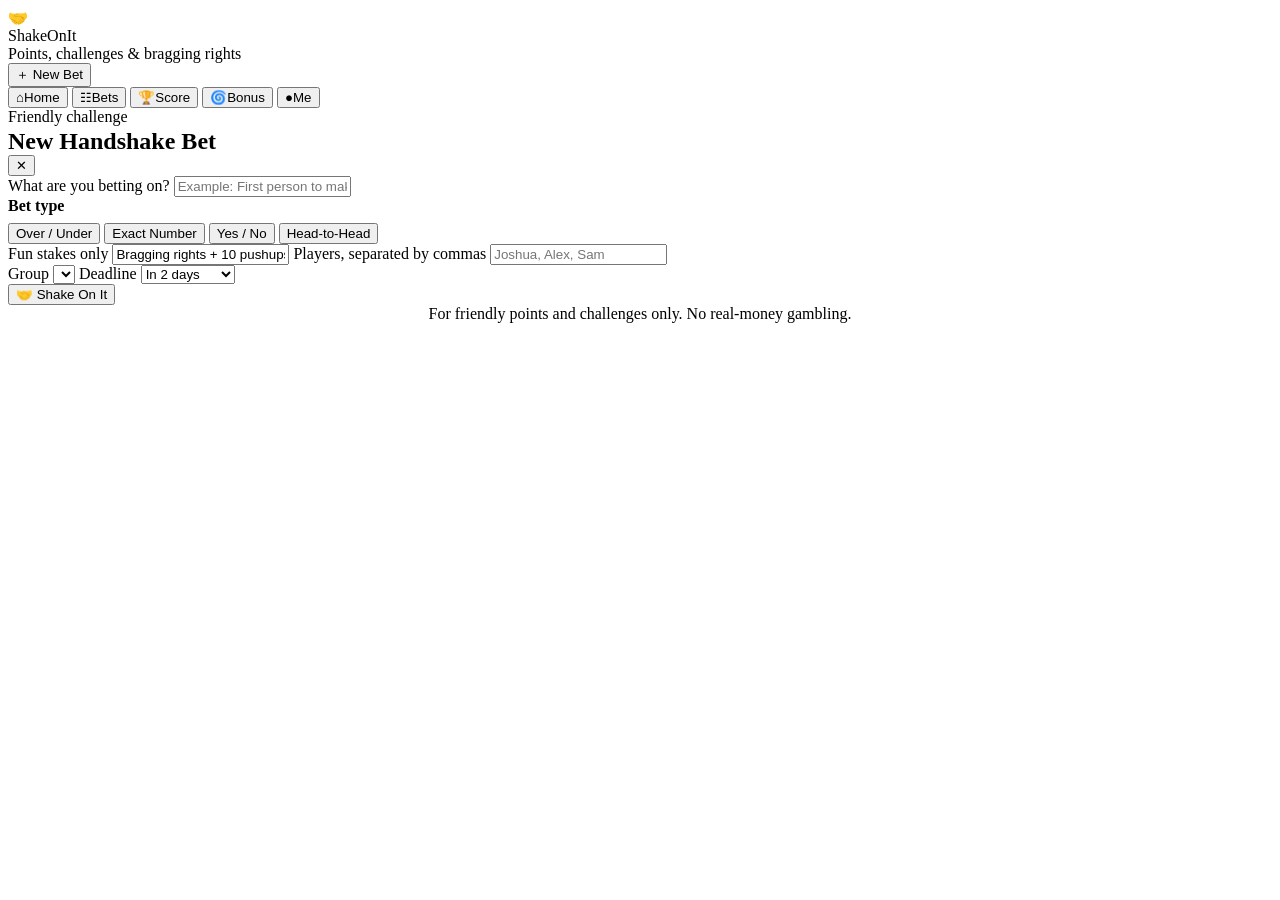
==== index.html @ 3eeab4e5 "Add upgraded ShakeOnIt app shell" ====
<!DOCTYPE html>
<html lang="en">
<head>
  <meta charset="UTF-8">
  <meta name="viewport" content="width=device-width, initial-scale=1, viewport-fit=cover">
  <meta name="theme-color" content="#09090b">
  <meta name="description" content="ShakeOnIt friendly bets with a multiplayer Dreidel bonus game.">
  <title>ShakeOnIt • Friendly Challenges</title>
  <link rel="stylesheet" href="styles.css">
</head>
<body>
  <div class="app" id="app">
    <header class="header">
      <div class="brand">
        <div class="brand-mark">🤝</div>
        <div>
          <div class="brand-title">ShakeOnIt</div>
          <div class="brand-subtitle">Points, challenges &amp; bragging rights</div>
        </div>
      </div>
      <button class="primary-btn" id="newBetHeader" onclick="openNewBet()">＋ New Bet</button>
    </header>

    <main>
      <section id="tab-home" class="tab-view"></section>
      <section id="tab-bets" class="tab-view hidden"></section>
      <section id="tab-score" class="tab-view hidden"></section>
      <section id="tab-bonus" class="tab-view hidden"></section>
      <section id="tab-me" class="tab-view hidden"></section>
    </main>

    <nav class="bottom-nav" aria-label="Main navigation">
      <button class="nav-btn active" data-tab="home" onclick="showTab('home')"><span class="nav-icon">⌂</span><span>Home</span></button>
      <button class="nav-btn" data-tab="bets" onclick="showTab('bets')"><span class="nav-icon">☷</span><span>Bets</span></button>
      <button class="nav-btn" data-tab="score" onclick="showTab('score')"><span class="nav-icon">🏆</span><span>Score</span></button>
      <button class="nav-btn" data-tab="bonus" onclick="showTab('bonus')"><span class="nav-icon">🌀</span><span>Bonus</span></button>
      <button class="nav-btn" data-tab="me" onclick="showTab('me')"><span class="nav-icon">●</span><span>Me</span></button>
    </nav>
  </div>

  <div id="newBetModal" class="modal hidden" onclick="backdropClose(event, 'newBetModal')">
    <div class="modal-sheet" role="dialog" aria-modal="true" aria-labelledby="newBetTitle">
      <div class="modal-head">
        <div><div class="eyebrow">Friendly challenge</div><h2 id="newBetTitle" style="margin:2px 0 0">New Handshake Bet</h2></div>
        <button class="icon-btn" onclick="closeModal('newBetModal')" aria-label="Close">✕</button>
      </div>
      <form class="modal-body form-grid" onsubmit="createBet(event)">
        <label>What are you betting on?
          <input id="betTitleInput" maxlength="100" placeholder="Example: First person to make 10 free throws" required>
        </label>

        <div>
          <div class="small" style="font-weight:800;margin-bottom:8px">Bet type</div>
          <div class="type-grid">
            <button type="button" class="type-btn active" data-type="overunder" onclick="selectBetType(this)">Over / Under</button>
            <button type="button" class="type-btn" data-type="exact" onclick="selectBetType(this)">Exact Number</button>
            <button type="button" class="type-btn" data-type="yesno" onclick="selectBetType(this)">Yes / No</button>
            <button type="button" class="type-btn" data-type="h2h" onclick="selectBetType(this)">Head-to-Head</button>
          </div>
        </div>

        <label>Fun stakes only
          <input id="betStakesInput" maxlength="80" value="Bragging rights + 10 pushups" placeholder="Bragging rights, chores, pushups...">
        </label>

        <label>Players, separated by commas
          <input id="betPlayersInput" maxlength="160" placeholder="Joshua, Alex, Sam">
        </label>

        <div class="two-col">
          <label>Group
            <select id="betGroupInput"></select>
          </label>
          <label>Deadline
            <select id="betDeadlineInput">
              <option>Today</option>
              <option>Tomorrow</option>
              <option selected>In 2 days</option>
              <option>This week</option>
              <option>No deadline</option>
            </select>
          </label>
        </div>

        <button class="primary-btn full" type="submit">🤝 Shake On It</button>
        <p class="muted small" style="text-align:center;margin:0">For friendly points and challenges only. No real-money gambling.</p>
      </form>
    </div>
  </div>

  <div id="detailModal" class="modal hidden" onclick="backdropClose(event, 'detailModal')">
    <div class="modal-sheet" id="detailSheet" role="dialog" aria-modal="true"></div>
  </div>

  <div id="toast" class="toast" role="status" aria-live="polite"></div>

  <script src="app.js"></script>
</body>
</html>
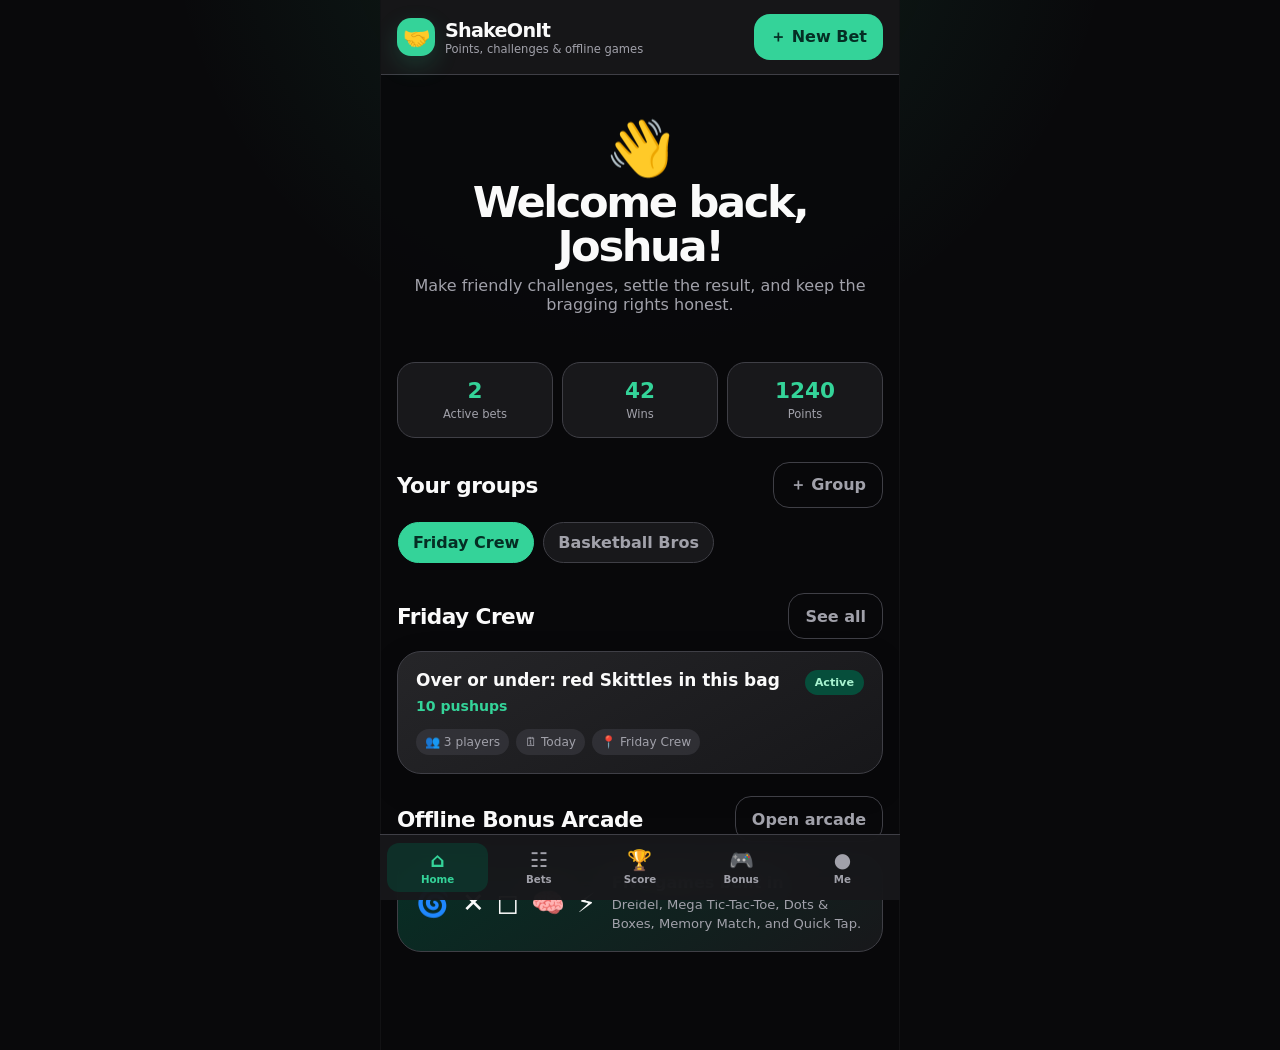
==== commit 7a423927: "Wire offline bonus arcade into app" ====
--- a/index.html
+++ b/index.html
@@ -4,9 +4,12 @@
   <meta charset="UTF-8">
   <meta name="viewport" content="width=device-width, initial-scale=1, viewport-fit=cover">
   <meta name="theme-color" content="#09090b">
-  <meta name="description" content="ShakeOnIt friendly bets with a multiplayer Dreidel bonus game.">
+  <meta name="description" content="ShakeOnIt friendly challenges with an offline bonus arcade: Dreidel, Mega Tic-Tac-Toe, Dots & Boxes, Memory Match, and Quick Tap.">
   <title>ShakeOnIt • Friendly Challenges</title>
+  <link rel="manifest" href="manifest.webmanifest">
+  <link rel="icon" href="icon.svg" type="image/svg+xml">
   <link rel="stylesheet" href="styles.css">
+  <link rel="stylesheet" href="bonus.css">
 </head>
 <body>
   <div class="app" id="app">
@@ -15,7 +18,7 @@
         <div class="brand-mark">🤝</div>
         <div>
           <div class="brand-title">ShakeOnIt</div>
-          <div class="brand-subtitle">Points, challenges &amp; bragging rights</div>
+          <div class="brand-subtitle">Points, challenges &amp; offline games</div>
         </div>
       </div>
       <button class="primary-btn" id="newBetHeader" onclick="openNewBet()">＋ New Bet</button>
@@ -33,7 +36,7 @@
       <button class="nav-btn active" data-tab="home" onclick="showTab('home')"><span class="nav-icon">⌂</span><span>Home</span></button>
       <button class="nav-btn" data-tab="bets" onclick="showTab('bets')"><span class="nav-icon">☷</span><span>Bets</span></button>
       <button class="nav-btn" data-tab="score" onclick="showTab('score')"><span class="nav-icon">🏆</span><span>Score</span></button>
-      <button class="nav-btn" data-tab="bonus" onclick="showTab('bonus')"><span class="nav-icon">🌀</span><span>Bonus</span></button>
+      <button class="nav-btn" data-tab="bonus" onclick="showTab('bonus')"><span class="nav-icon">🎮</span><span>Bonus</span></button>
       <button class="nav-btn" data-tab="me" onclick="showTab('me')"><span class="nav-icon">●</span><span>Me</span></button>
     </nav>
   </div>
@@ -44,6 +47,7 @@
         <div><div class="eyebrow">Friendly challenge</div><h2 id="newBetTitle" style="margin:2px 0 0">New Handshake Bet</h2></div>
         <button class="icon-btn" onclick="closeModal('newBetModal')" aria-label="Close">✕</button>
       </div>
+
       <form class="modal-body form-grid" onsubmit="createBet(event)">
         <label>What are you betting on?
           <input id="betTitleInput" maxlength="100" placeholder="Example: First person to make 10 free throws" required>
@@ -94,6 +98,7 @@
 
   <div id="toast" class="toast" role="status" aria-live="polite"></div>
 
+  <script src="app-core.js"></script>
   <script src="app.js"></script>
 </body>
 </html>
--- a/styles.css
+++ b/styles.css
@@ -0,0 +1,418 @@
+:root {
+  color-scheme: dark;
+  --bg: #09090b;
+  --panel: #18181b;
+  --panel-2: #27272a;
+  --panel-3: #3f3f46;
+  --line: #3f3f46;
+  --text: #fafafa;
+  --muted: #a1a1aa;
+  --green: #34d399;
+  --green-dark: #064e3b;
+  --gold: #fbbf24;
+  --red: #fb7185;
+  --blue: #60a5fa;
+  --shadow: 0 22px 60px rgba(0, 0, 0, .42);
+  --radius: 24px;
+}
+
+* { box-sizing: border-box; }
+html { background: var(--bg); }
+body {
+  margin: 0;
+  min-height: 100vh;
+  background:
+    radial-gradient(circle at 50% -10%, rgba(52, 211, 153, .12), transparent 36%),
+    var(--bg);
+  color: var(--text);
+  font-family: Inter, ui-sans-serif, system-ui, -apple-system, BlinkMacSystemFont, "Segoe UI", sans-serif;
+  -webkit-tap-highlight-color: transparent;
+}
+
+button, input, select { font: inherit; }
+button { color: inherit; }
+button, [role="button"] { touch-action: manipulation; }
+.hidden { display: none !important; }
+
+.app {
+  width: min(100%, 520px);
+  min-height: 100vh;
+  margin: 0 auto;
+  background: rgba(9, 9, 11, .96);
+  border-inline: 1px solid rgba(255, 255, 255, .04);
+  position: relative;
+  overflow-x: hidden;
+}
+
+.header {
+  position: sticky;
+  top: 0;
+  z-index: 30;
+  display: flex;
+  align-items: center;
+  justify-content: space-between;
+  gap: 12px;
+  padding: calc(14px + env(safe-area-inset-top)) 16px 14px;
+  background: rgba(24, 24, 27, .92);
+  border-bottom: 1px solid var(--line);
+  backdrop-filter: blur(18px);
+}
+
+.brand { display: flex; align-items: center; gap: 10px; min-width: 0; }
+.brand-mark {
+  width: 38px;
+  height: 38px;
+  display: grid;
+  place-items: center;
+  border-radius: 14px;
+  background: var(--green);
+  color: #052e24;
+  font-size: 22px;
+  box-shadow: 0 9px 24px rgba(52, 211, 153, .18);
+}
+.brand-title { font-size: 1.2rem; font-weight: 900; letter-spacing: -.04em; }
+.brand-subtitle { color: var(--muted); font-size: .72rem; }
+
+.icon-btn, .primary-btn, .secondary-btn, .danger-btn, .ghost-btn {
+  border: 0;
+  border-radius: 16px;
+  min-height: 46px;
+  padding: 11px 16px;
+  font-weight: 850;
+  cursor: pointer;
+  transition: transform .12s ease, opacity .12s ease, background .12s ease;
+}
+button:active { transform: scale(.975); }
+button:disabled { opacity: .46; cursor: not-allowed; transform: none; }
+button:focus-visible, input:focus-visible, select:focus-visible {
+  outline: 3px solid rgba(52, 211, 153, .48);
+  outline-offset: 2px;
+}
+.primary-btn { background: var(--green); color: #052e24; }
+.secondary-btn { background: var(--panel-2); color: var(--text); border: 1px solid var(--line); }
+.danger-btn { background: #4c0519; color: #fecdd3; border: 1px solid #881337; }
+.ghost-btn { background: transparent; color: var(--muted); border: 1px solid var(--line); }
+.icon-btn { min-width: 46px; padding: 9px 12px; background: var(--panel-2); border: 1px solid var(--line); }
+
+main { padding: 18px 16px calc(98px + env(safe-area-inset-bottom)); }
+.tab-view { animation: appear .18s ease; }
+@keyframes appear { from { opacity: .2; transform: translateY(4px); } }
+
+.hero {
+  padding: 24px 4px 16px;
+  text-align: center;
+}
+.hero-emoji { font-size: 3.4rem; }
+h1, h2, h3, p { margin-top: 0; }
+h1 { margin-bottom: 8px; font-size: clamp(1.9rem, 8vw, 2.7rem); letter-spacing: -.055em; line-height: 1.02; }
+h2 { margin-bottom: 14px; font-size: 1.35rem; letter-spacing: -.025em; }
+h3 { margin-bottom: 7px; }
+.muted { color: var(--muted); }
+.small { font-size: .84rem; }
+.eyebrow { color: var(--green); font-size: .72rem; font-weight: 900; letter-spacing: .13em; text-transform: uppercase; }
+
+.stat-grid { display: grid; grid-template-columns: repeat(3, 1fr); gap: 9px; margin: 16px 0 24px; }
+.stat {
+  padding: 15px 8px;
+  border-radius: 18px;
+  text-align: center;
+  background: var(--panel);
+  border: 1px solid var(--line);
+}
+.stat strong { display: block; font-size: 1.35rem; color: var(--green); }
+.stat span { color: var(--muted); font-size: .72rem; }
+
+.section-head { display: flex; align-items: center; justify-content: space-between; gap: 12px; margin: 22px 0 12px; }
+.section-head h2 { margin: 0; }
+
+.group-row, .filter-row {
+  display: flex;
+  gap: 9px;
+  overflow-x: auto;
+  scrollbar-width: none;
+  padding: 2px 1px 8px;
+}
+.group-row::-webkit-scrollbar, .filter-row::-webkit-scrollbar { display: none; }
+.chip {
+  flex: 0 0 auto;
+  border: 1px solid var(--line);
+  background: var(--panel);
+  color: var(--muted);
+  border-radius: 999px;
+  padding: 10px 14px;
+  font-weight: 800;
+  cursor: pointer;
+}
+.chip.active { color: #052e24; background: var(--green); border-color: var(--green); }
+
+.stack { display: grid; gap: 12px; }
+.card {
+  background: linear-gradient(150deg, rgba(39, 39, 42, .96), rgba(24, 24, 27, .96));
+  border: 1px solid var(--line);
+  border-radius: var(--radius);
+  padding: 18px;
+  box-shadow: 0 12px 34px rgba(0, 0, 0, .16);
+}
+.bet-card { cursor: pointer; transition: transform .16s ease, border-color .16s ease; }
+.bet-card:hover { transform: translateY(-2px); border-color: #52525b; }
+.bet-top { display: flex; justify-content: space-between; gap: 12px; align-items: flex-start; }
+.bet-title { font-size: 1.06rem; font-weight: 850; line-height: 1.25; overflow-wrap: anywhere; }
+.badge {
+  flex: 0 0 auto;
+  display: inline-flex;
+  align-items: center;
+  gap: 5px;
+  border-radius: 999px;
+  padding: 6px 10px;
+  font-size: .7rem;
+  font-weight: 850;
+  background: var(--panel-3);
+  color: #e4e4e7;
+}
+.badge.active { background: #064e3b; color: #a7f3d0; }
+.badge.won { background: #1e3a8a; color: #bfdbfe; }
+.badge.lost { background: #4c0519; color: #fecdd3; }
+.stake { margin-top: 7px; color: var(--green); font-weight: 750; font-size: .88rem; }
+.meta { display: flex; flex-wrap: wrap; gap: 7px; margin-top: 15px; color: var(--muted); font-size: .76rem; }
+.meta span { background: rgba(63, 63, 70, .55); padding: 6px 9px; border-radius: 999px; }
+
+.empty {
+  border: 1px dashed #52525b;
+  border-radius: var(--radius);
+  padding: 30px 20px;
+  text-align: center;
+  color: var(--muted);
+}
+
+.score-row { display: flex; align-items: center; justify-content: space-between; gap: 12px; }
+.score-person { display: flex; align-items: center; gap: 12px; min-width: 0; }
+.rank { width: 40px; height: 40px; display: grid; place-items: center; border-radius: 15px; background: var(--panel-3); font-weight: 900; }
+.score-name { font-weight: 850; overflow-wrap: anywhere; }
+.points { color: var(--green); font-size: 1.4rem; font-weight: 950; text-align: right; }
+
+.bonus-hero {
+  position: relative;
+  overflow: hidden;
+  text-align: center;
+  padding: 26px 18px;
+  background: linear-gradient(145deg, #172554, #1e3a8a 55%, #312e81);
+  border-color: #3b82f6;
+}
+.bonus-hero::after {
+  content: "נ  ג  ה  ש";
+  position: absolute;
+  inset: auto -12px -20px;
+  color: rgba(255,255,255,.07);
+  font-family: Georgia, serif;
+  font-size: 5rem;
+  white-space: nowrap;
+  pointer-events: none;
+}
+.bonus-hero h1 { margin: 8px 0; }
+.bonus-pill { display: inline-block; background: var(--gold); color: #422006; padding: 6px 11px; border-radius: 999px; font-weight: 950; font-size: .72rem; }
+
+.form-grid { display: grid; gap: 15px; }
+.two-col { display: grid; grid-template-columns: 1fr 1fr; gap: 12px; }
+label { display: grid; gap: 7px; color: #e4e4e7; font-size: .84rem; font-weight: 800; }
+input, select {
+  width: 100%;
+  min-height: 49px;
+  border: 1px solid #52525b;
+  border-radius: 15px;
+  background: #18181b;
+  color: var(--text);
+  padding: 11px 13px;
+}
+.player-inputs { display: grid; grid-template-columns: 1fr 1fr; gap: 10px; }
+
+.dreidel-board { display: grid; gap: 14px; }
+.turn-card { text-align: center; }
+.turn-card h2 { font-size: 2rem; margin: 3px 0; overflow-wrap: anywhere; }
+.pot-pill { display: inline-flex; gap: 7px; align-items: center; margin-top: 7px; padding: 8px 13px; border-radius: 999px; background: #422006; color: #fde68a; font-weight: 900; }
+
+.dreidel-button {
+  width: min(235px, 65vw);
+  aspect-ratio: 1 / 1.12;
+  margin: 12px auto 2px;
+  border: 0;
+  background: transparent;
+  position: relative;
+  cursor: pointer;
+  display: grid;
+  place-items: end center;
+}
+.dreidel-handle {
+  position: absolute;
+  top: 2%;
+  width: 25%;
+  height: 25%;
+  background: var(--gold);
+  border: 6px solid #fef3c7;
+  border-bottom: 0;
+  border-radius: 12px 12px 3px 3px;
+  z-index: 2;
+}
+.dreidel-shape {
+  width: 90%;
+  height: 84%;
+  display: grid;
+  place-items: center;
+  background: linear-gradient(140deg, #60a5fa, #2563eb 58%, #1e40af);
+  border: 7px solid #dbeafe;
+  clip-path: polygon(13% 0, 87% 0, 100% 62%, 50% 100%, 0 62%);
+  filter: drop-shadow(0 18px 20px rgba(0,0,0,.38));
+  transform-origin: 50% 58%;
+}
+.dreidel-letter { margin-top: -8%; font-family: Georgia, serif; font-size: clamp(4.2rem, 19vw, 6.3rem); font-weight: 900; text-shadow: 0 3px 0 #1e3a8a; }
+.dreidel-button.spinning .dreidel-shape,
+.dreidel-button.spinning .dreidel-handle { animation: spinDreidel .78s cubic-bezier(.2,.9,.3,1); }
+@keyframes spinDreidel {
+  0% { transform: rotate(0deg) scale(1); }
+  25% { transform: rotate(180deg) scale(.92); }
+  55% { transform: rotate(550deg) scale(1.08); }
+  100% { transform: rotate(1080deg) scale(1); }
+}
+.tap-label { font-weight: 950; font-size: 1.02rem; color: #dbeafe; }
+
+.result-box {
+  min-height: 92px;
+  display: grid;
+  align-content: center;
+  gap: 5px;
+  padding: 16px;
+  border-radius: 19px;
+  background: #172554;
+  border: 1px solid #1d4ed8;
+  text-align: center;
+}
+.result-box strong { font-size: 1.15rem; }
+
+.player-board { display: grid; grid-template-columns: 1fr 1fr; gap: 9px; }
+.player-tile {
+  padding: 13px;
+  border-radius: 17px;
+  background: var(--panel);
+  border: 1px solid var(--line);
+  min-width: 0;
+}
+.player-tile.current { border-color: var(--gold); box-shadow: inset 0 0 0 1px var(--gold); }
+.player-tile.out { opacity: .45; }
+.player-tile .name { font-weight: 850; overflow: hidden; text-overflow: ellipsis; white-space: nowrap; }
+.token-count { margin-top: 4px; color: var(--gold); font-size: 1.15rem; font-weight: 950; }
+.out-label { color: var(--red); font-size: .7rem; font-weight: 850; text-transform: uppercase; }
+
+.rules-list { margin: 0; padding-left: 20px; color: var(--muted); }
+.rules-list li { margin: 9px 0; }
+.rules-list strong { color: var(--text); }
+.history { max-height: 260px; overflow: auto; }
+.history-item { padding: 10px 0; border-bottom: 1px solid var(--line); font-size: .84rem; color: #d4d4d8; }
+.history-item:last-child { border-bottom: 0; }
+
+.winner {
+  text-align: center;
+  padding: 28px 18px;
+  background: linear-gradient(145deg, #422006, #713f12);
+  border-color: var(--gold);
+}
+.winner .trophy { font-size: 4.5rem; }
+
+.modal {
+  position: fixed;
+  inset: 0;
+  z-index: 80;
+  display: grid;
+  align-items: end;
+  background: rgba(0,0,0,.78);
+  backdrop-filter: blur(7px);
+}
+.modal-sheet {
+  width: min(100%, 520px);
+  max-height: 91vh;
+  margin: 0 auto;
+  overflow: auto;
+  border-radius: 28px 28px 0 0;
+  background: #18181b;
+  border: 1px solid var(--line);
+  box-shadow: var(--shadow);
+  padding-bottom: env(safe-area-inset-bottom);
+}
+.modal-head {
+  position: sticky;
+  top: 0;
+  z-index: 2;
+  display: flex;
+  align-items: center;
+  justify-content: space-between;
+  gap: 14px;
+  padding: 16px 18px;
+  background: rgba(24,24,27,.96);
+  border-bottom: 1px solid var(--line);
+  backdrop-filter: blur(12px);
+}
+.modal-body { padding: 19px; }
+.type-grid { display: grid; grid-template-columns: 1fr 1fr; gap: 9px; }
+.type-btn { min-height: 54px; border: 1px solid var(--line); border-radius: 16px; background: var(--panel-2); font-weight: 800; cursor: pointer; }
+.type-btn.active { background: var(--green-dark); color: #a7f3d0; border-color: var(--green); }
+.action-grid { display: grid; grid-template-columns: 1fr 1fr; gap: 10px; }
+.full { width: 100%; }
+.divider { height: 1px; background: var(--line); margin: 18px 0; }
+
+.toast {
+  position: fixed;
+  left: 50%;
+  bottom: calc(88px + env(safe-area-inset-bottom));
+  z-index: 120;
+  width: min(calc(100% - 32px), 480px);
+  transform: translate(-50%, 18px);
+  opacity: 0;
+  pointer-events: none;
+  padding: 13px 16px;
+  border-radius: 16px;
+  background: #f4f4f5;
+  color: #18181b;
+  box-shadow: var(--shadow);
+  font-weight: 800;
+  transition: .22s ease;
+}
+.toast.show { opacity: 1; transform: translate(-50%, 0); }
+
+.bottom-nav {
+  position: fixed;
+  bottom: 0;
+  left: 50%;
+  transform: translateX(-50%);
+  z-index: 50;
+  width: min(100%, 520px);
+  display: grid;
+  grid-template-columns: repeat(5, 1fr);
+  padding: 8px 7px calc(8px + env(safe-area-inset-bottom));
+  background: rgba(24,24,27,.95);
+  border-top: 1px solid var(--line);
+  backdrop-filter: blur(18px);
+}
+.nav-btn {
+  display: grid;
+  justify-items: center;
+  gap: 3px;
+  min-width: 0;
+  border: 0;
+  background: transparent;
+  color: var(--muted);
+  border-radius: 12px;
+  padding: 7px 2px;
+  font-size: .64rem;
+  font-weight: 750;
+  cursor: pointer;
+}
+.nav-icon { font-size: 1.25rem; line-height: 1; }
+.nav-btn.active { color: var(--green); background: rgba(6,78,59,.45); }
+
+@media (max-width: 370px) {
+  .player-inputs, .two-col, .action-grid { grid-template-columns: 1fr; }
+  .player-board { grid-template-columns: 1fr; }
+  .nav-btn { font-size: .58rem; }
+}
+
+@media (prefers-reduced-motion: reduce) {
+  *, *::before, *::after { scroll-behavior: auto !important; animation-duration: .01ms !important; transition-duration: .01ms !important; }
+}
--- a/bonus.css
+++ b/bonus.css
@@ -0,0 +1,425 @@
+/* Offline bonus arcade additions */
+
+.detail-row {
+  display: flex;
+  justify-content: space-between;
+  gap: 16px;
+  align-items: flex-start;
+}
+.detail-row span { color: var(--muted); }
+.detail-row strong { max-width: 66%; text-align: right; overflow-wrap: anywhere; }
+.profile-avatar {
+  width: 96px;
+  height: 96px;
+  margin: 0 auto 14px;
+  border-radius: 50%;
+  display: grid;
+  place-items: center;
+  font-size: 3.6rem;
+  background: var(--panel-2);
+  border: 2px solid var(--line);
+}
+
+.arcade-preview {
+  display: grid;
+  grid-template-columns: auto 1fr;
+  align-items: center;
+  gap: 14px;
+  padding: 18px;
+  border: 1px solid var(--line);
+  border-radius: var(--radius);
+  background: linear-gradient(145deg, rgba(6,78,59,.55), rgba(24,24,27,.98));
+  cursor: pointer;
+}
+.arcade-preview-icons { font-size: 1.7rem; letter-spacing: .06em; }
+.arcade-preview strong { display: block; margin-bottom: 4px; }
+.arcade-preview span { display: block; color: var(--muted); font-size: .82rem; line-height: 1.4; }
+
+.arcade-head { padding: 8px 2px 4px; }
+.arcade-head h1 { margin: 4px 0 8px; }
+.game-grid { display: grid; gap: 12px; }
+.game-card {
+  width: 100%;
+  display: grid;
+  grid-template-columns: 52px 1fr auto;
+  align-items: center;
+  gap: 13px;
+  min-height: 96px;
+  padding: 15px;
+  border: 1px solid var(--line);
+  border-radius: 22px;
+  background: linear-gradient(145deg, rgba(39,39,42,.98), rgba(24,24,27,.98));
+  text-align: left;
+  cursor: pointer;
+}
+.game-card:hover { border-color: #71717a; }
+.game-icon {
+  width: 52px;
+  height: 52px;
+  display: grid;
+  place-items: center;
+  border-radius: 17px;
+  background: var(--panel-3);
+  font-size: 1.8rem;
+}
+.game-copy { display: grid; min-width: 0; }
+.game-copy strong { font-size: 1.04rem; }
+.game-copy small { color: var(--green); font-weight: 850; margin: 2px 0 4px; }
+.game-copy span { color: var(--muted); font-size: .78rem; line-height: 1.35; }
+.game-arrow { color: var(--muted); font-size: 2rem; }
+.game-title-row {
+  display: grid;
+  grid-template-columns: auto 1fr;
+  gap: 13px;
+  align-items: start;
+  margin: 2px 0 18px;
+}
+.game-title-row h1 { margin: 3px 0 5px; font-size: clamp(1.65rem, 7vw, 2.2rem); }
+.game-title-row p { margin-bottom: 0; }
+
+/* Mega Tic-Tac-Toe notebook style */
+.sketch-panel {
+  position: relative;
+  padding: 18px;
+  border: 3px solid #e4e4e7;
+  border-radius: 17px 23px 18px 25px;
+  background:
+    linear-gradient(rgba(96,165,250,.08) 1px, transparent 1px),
+    #fefce8;
+  background-size: 100% 27px;
+  color: #27272a;
+  box-shadow: 6px 7px 0 rgba(255,255,255,.12);
+}
+.sketch-panel::before {
+  content: "";
+  position: absolute;
+  left: 28px;
+  top: 0;
+  bottom: 0;
+  width: 2px;
+  background: rgba(244,63,94,.22);
+  pointer-events: none;
+}
+.sketch-panel > * { position: relative; z-index: 1; }
+.sketch-panel label { color: #27272a; }
+.sketch-panel input,
+.sketch-panel select {
+  background: rgba(255,255,255,.86);
+  border: 2px solid #52525b;
+  color: #18181b;
+}
+.sketch-panel .muted { color: #52525b; }
+.sketch-panel .ghost-btn { color: #3f3f46; border-color: #71717a; }
+.sketch-panel .secondary-btn { background: #fff; color: #27272a; border-color: #52525b; }
+.sketch-panel .primary-btn { background: #fde047; color: #422006; border: 2px solid #422006; }
+.doodle-title {
+  font-family: "Comic Sans MS", "Bradley Hand", cursive;
+  font-size: 1.45rem;
+  font-weight: 900;
+  transform: rotate(-1deg);
+}
+.mega-topline {
+  display: grid;
+  gap: 6px;
+  text-align: center;
+  margin-bottom: 12px;
+  font-family: "Comic Sans MS", "Bradley Hand", cursive;
+}
+.marker {
+  display: inline-grid;
+  place-items: center;
+  width: 34px;
+  height: 34px;
+  margin-right: 5px;
+  border-radius: 50%;
+  font-size: 1.4rem;
+  font-weight: 950;
+}
+.marker.xmark { color: #be123c; border: 3px solid #be123c; transform: rotate(-5deg); }
+.marker.omark { color: #1d4ed8; border: 3px solid #1d4ed8; transform: rotate(4deg); }
+.mega-score { color: #52525b; font-size: .82rem; }
+.timer-strip {
+  display: flex;
+  justify-content: space-between;
+  align-items: center;
+  margin: 10px 0 14px;
+  padding: 8px 12px;
+  border: 2px dashed #52525b;
+  border-radius: 13px 17px 12px 16px;
+  background: rgba(255,255,255,.66);
+  font-family: "Comic Sans MS", "Bradley Hand", cursive;
+}
+.timer-strip strong { font-size: 1.25rem; color: #be123c; }
+.sketch-result {
+  margin: 12px 0;
+  padding: 13px;
+  border: 3px solid #422006;
+  border-radius: 13px 18px 15px 20px;
+  background: #fef08a;
+  color: #422006;
+  text-align: center;
+  font-family: "Comic Sans MS", "Bradley Hand", cursive;
+  font-size: 1.15rem;
+  font-weight: 900;
+  transform: rotate(-.4deg);
+}
+.classic-board {
+  width: min(100%, 340px);
+  margin: 14px auto;
+  display: grid;
+  grid-template-columns: repeat(3, 1fr);
+  gap: 7px;
+  padding: 8px;
+  border: 4px solid #27272a;
+  border-radius: 19px 15px 23px 17px;
+  transform: rotate(.25deg);
+}
+.classic-cell {
+  aspect-ratio: 1;
+  border: 3px solid #3f3f46;
+  border-radius: 9px 13px 8px 12px;
+  background: rgba(255,255,255,.62);
+  color: #27272a;
+  font-family: "Comic Sans MS", "Bradley Hand", cursive;
+  font-size: clamp(2rem, 13vw, 4rem);
+  font-weight: 950;
+  cursor: pointer;
+}
+.classic-cell.owned-x,
+.mega-cell.owned-x { color: #be123c; }
+.classic-cell.owned-o,
+.mega-cell.owned-o { color: #1d4ed8; }
+.mega-board {
+  width: 100%;
+  display: grid;
+  grid-template-columns: repeat(3, 1fr);
+  gap: 7px;
+  margin: 14px auto;
+  padding: 7px;
+  border: 4px solid #27272a;
+  border-radius: 20px 15px 22px 16px;
+  background: rgba(255,255,255,.38);
+}
+.small-board {
+  position: relative;
+  display: grid;
+  grid-template-columns: repeat(3, 1fr);
+  gap: 2px;
+  padding: 3px;
+  aspect-ratio: 1;
+  border: 2px solid #52525b;
+  border-radius: 7px 10px 6px 9px;
+  background: rgba(255,255,255,.58);
+  opacity: .48;
+}
+.small-board.allowed {
+  opacity: 1;
+  box-shadow: 0 0 0 3px rgba(253,224,71,.75);
+}
+.small-board.finished { opacity: .8; }
+.mega-cell {
+  min-width: 0;
+  border: 1px solid #71717a;
+  border-radius: 3px 5px 4px 6px;
+  background: rgba(255,255,255,.7);
+  color: #27272a;
+  font-family: "Comic Sans MS", "Bradley Hand", cursive;
+  font-size: clamp(.72rem, 4vw, 1.35rem);
+  font-weight: 950;
+  cursor: pointer;
+}
+.small-winner {
+  position: absolute;
+  inset: 5px;
+  z-index: 4;
+  display: grid;
+  place-items: center;
+  border: 3px solid currentColor;
+  border-radius: 50%;
+  background: rgba(254,252,232,.9);
+  color: #be123c;
+  font-family: "Comic Sans MS", "Bradley Hand", cursive;
+  font-size: clamp(2.4rem, 12vw, 4rem);
+  font-weight: 950;
+  pointer-events: none;
+}
+.small-winner:nth-child(1) { transform: rotate(-4deg); }
+.small-winner.drawn {
+  border-radius: 12px;
+  color: #52525b;
+}
+.mega-help {
+  min-height: 46px;
+  margin: 12px 0;
+  padding: 10px 12px;
+  border-left: 5px solid #1d4ed8;
+  background: rgba(255,255,255,.62);
+  color: #3f3f46;
+  font-family: "Comic Sans MS", "Bradley Hand", cursive;
+  line-height: 1.35;
+}
+
+/* Dots & Boxes */
+.dots-status {
+  display: grid;
+  grid-template-columns: 1fr 1fr;
+  gap: 9px;
+  margin-bottom: 12px;
+}
+.dot-player {
+  display: grid;
+  grid-template-columns: auto 1fr auto;
+  align-items: center;
+  gap: 8px;
+  min-width: 0;
+  padding: 11px;
+  border: 1px solid var(--line);
+  border-radius: 16px;
+  background: var(--panel);
+}
+.dot-player.active { box-shadow: inset 0 0 0 2px var(--gold); }
+.dot-player strong { overflow: hidden; text-overflow: ellipsis; white-space: nowrap; }
+.dot-player b { font-size: 1.35rem; color: var(--gold); }
+.puck { width: 14px; height: 14px; border-radius: 50%; }
+.puck.p0 { background: #fb7185; }
+.puck.p1 { background: #60a5fa; }
+.dots-board {
+  position: relative;
+  width: min(100%, 460px);
+  aspect-ratio: 1;
+  margin: 18px auto 22px;
+  padding: 12px;
+}
+.board-dot {
+  position: absolute;
+  z-index: 5;
+  width: 14px;
+  height: 14px;
+  border-radius: 50%;
+  background: #f4f4f5;
+  border: 2px solid #18181b;
+  transform: translate(-50%, -50%);
+  pointer-events: none;
+}
+.edge {
+  position: absolute;
+  z-index: 3;
+  border: 0;
+  background: transparent;
+  cursor: pointer;
+}
+.edge::after {
+  content: "";
+  position: absolute;
+  border-radius: 999px;
+  background: #52525b;
+  transition: background .12s ease, transform .12s ease;
+}
+.edge:hover::after { background: #a1a1aa; transform: scale(1.08); }
+.h-edge {
+  height: 24px;
+  transform: translateY(-50%);
+}
+.h-edge::after { left: 6px; right: 6px; top: 9px; height: 6px; }
+.v-edge {
+  width: 24px;
+  transform: translateX(-50%);
+}
+.v-edge::after { top: 6px; bottom: 6px; left: 9px; width: 6px; }
+.edge.p0::after { background: #fb7185; }
+.edge.p1::after { background: #60a5fa; }
+.claimed-box {
+  position: absolute;
+  z-index: 1;
+  display: grid;
+  place-items: center;
+  padding: 8px;
+  color: #fff;
+  font-size: clamp(1rem, 5vw, 2.1rem);
+  font-weight: 950;
+  opacity: .45;
+  pointer-events: none;
+}
+.claimed-box.p0 { background: #fb7185; }
+.claimed-box.p1 { background: #60a5fa; }
+
+/* Memory Match */
+.memory-stats {
+  display: grid;
+  grid-template-columns: repeat(3, 1fr);
+  gap: 8px;
+  margin-bottom: 13px;
+}
+.memory-stats span {
+  display: grid;
+  gap: 3px;
+  padding: 10px 6px;
+  border: 1px solid var(--line);
+  border-radius: 14px;
+  background: var(--panel);
+  color: var(--muted);
+  text-align: center;
+  font-size: .72rem;
+}
+.memory-stats strong { color: var(--text); font-size: .95rem; }
+.memory-grid {
+  display: grid;
+  grid-template-columns: repeat(4, 1fr);
+  gap: 8px;
+  margin: 14px 0;
+}
+.memory-card {
+  aspect-ratio: 1;
+  border: 2px solid var(--line);
+  border-radius: 14px;
+  background: linear-gradient(145deg, #27272a, #18181b);
+  color: var(--green);
+  font-size: clamp(1.4rem, 8vw, 2.5rem);
+  font-weight: 950;
+  cursor: pointer;
+  transform-style: preserve-3d;
+}
+.memory-card.open { background: #f4f4f5; color: #18181b; }
+.memory-card.matched { background: #064e3b; color: #d1fae5; border-color: var(--green); }
+
+/* Reaction game */
+.reaction-panel {
+  min-height: 300px;
+  margin: 12px 0 14px;
+  display: grid;
+  place-items: center;
+  align-content: center;
+  gap: 10px;
+  padding: 24px;
+  border: 2px solid var(--line);
+  border-radius: 28px;
+  background: var(--panel);
+  text-align: center;
+  cursor: pointer;
+  user-select: none;
+}
+.reaction-panel.waiting { background: #422006; border-color: #a16207; }
+.reaction-panel.ready { background: #064e3b; border-color: var(--green); }
+.reaction-panel.early { background: #4c0519; border-color: #be123c; }
+.reaction-panel.result { background: #172554; border-color: #2563eb; }
+.reaction-icon { font-size: 4.5rem; }
+.reaction-panel strong { font-size: 1.45rem; }
+.reaction-panel span { color: rgba(255,255,255,.72); }
+
+details.card summary,
+.sketch-panel summary {
+  cursor: pointer;
+  font-weight: 850;
+}
+
+@media (max-width: 390px) {
+  .arcade-preview { grid-template-columns: 1fr; }
+  .arcade-preview-icons { font-size: 1.45rem; }
+  .game-card { grid-template-columns: 46px 1fr auto; }
+  .game-icon { width: 46px; height: 46px; }
+  .dots-status { grid-template-columns: 1fr; }
+  .sketch-panel { padding: 14px 11px; }
+  .mega-board { gap: 4px; padding: 4px; }
+  .small-board { gap: 1px; padding: 2px; }
+  .memory-grid { gap: 6px; }
+}
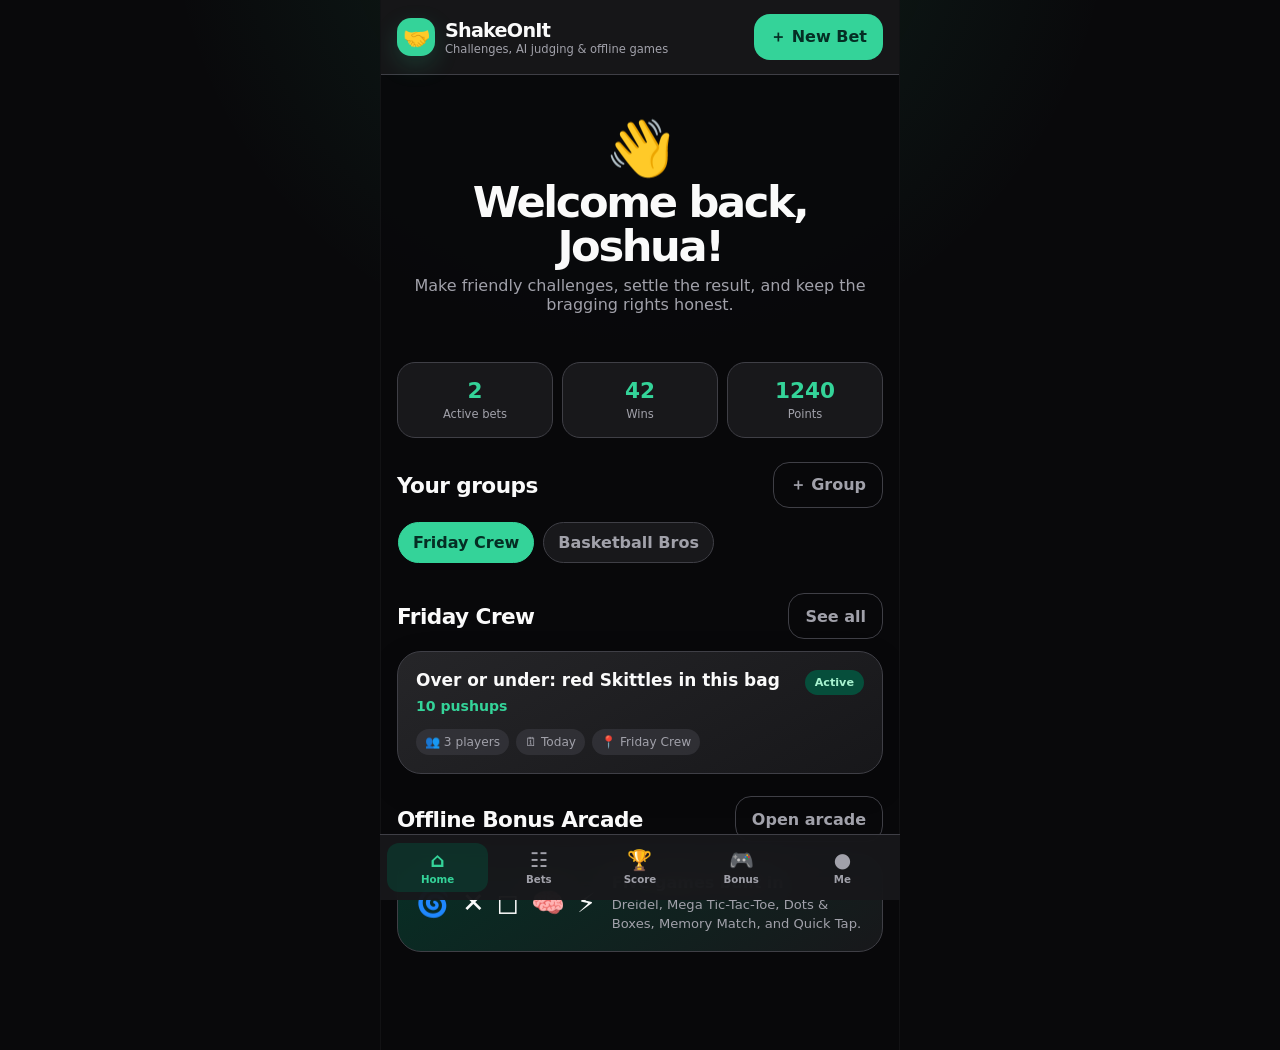
==== commit 39cd0834: "Wire AI judge into app UI" ====
--- a/index.html
+++ b/index.html
@@ -4,12 +4,13 @@
   <meta charset="UTF-8">
   <meta name="viewport" content="width=device-width, initial-scale=1, viewport-fit=cover">
   <meta name="theme-color" content="#09090b">
-  <meta name="description" content="ShakeOnIt friendly challenges with an offline bonus arcade: Dreidel, Mega Tic-Tac-Toe, Dots & Boxes, Memory Match, and Quick Tap.">
+  <meta name="description" content="ShakeOnIt friendly challenges with an on-device AI judge and offline bonus arcade games.">
   <title>ShakeOnIt • Friendly Challenges</title>
   <link rel="manifest" href="manifest.webmanifest">
   <link rel="icon" href="icon.svg" type="image/svg+xml">
   <link rel="stylesheet" href="styles.css">
   <link rel="stylesheet" href="bonus.css">
+  <link rel="stylesheet" href="ai-judge.css">
 </head>
 <body>
   <div class="app" id="app">
@@ -18,7 +19,7 @@
         <div class="brand-mark">🤝</div>
         <div>
           <div class="brand-title">ShakeOnIt</div>
-          <div class="brand-subtitle">Points, challenges &amp; offline games</div>
+          <div class="brand-subtitle">Challenges, AI judging &amp; offline games</div>
         </div>
       </div>
       <button class="primary-btn" id="newBetHeader" onclick="openNewBet()">＋ New Bet</button>
@@ -63,6 +64,10 @@
           </div>
         </div>
 
+        <label>Exact winning rule <span class="muted small">(recommended for AI Judge)</span>
+          <textarea id="betRulesInput" rows="3" maxlength="500" placeholder="Example: First player to make 10 free throws wins. A shot only counts if both feet start behind the line."></textarea>
+        </label>
+
         <label>Fun stakes only
           <input id="betStakesInput" maxlength="80" value="Bragging rights + 10 pushups" placeholder="Bragging rights, chores, pushups...">
         </label>
@@ -100,5 +105,6 @@
 
   <script src="app-core.js"></script>
   <script src="app.js"></script>
+  <script src="ai-judge.js"></script>
 </body>
 </html>
--- a/ai-judge.css
+++ b/ai-judge.css
@@ -0,0 +1,240 @@
+/* ShakeOnIt AI Judge */
+
+.ai-judge-btn {
+  width: 100%;
+  border: 1px solid rgba(167, 139, 250, .45);
+  border-radius: 16px;
+  background: linear-gradient(135deg, rgba(88, 28, 135, .95), rgba(30, 64, 175, .92));
+  color: #fff;
+  padding: 14px 15px;
+  display: grid;
+  grid-template-columns: auto 1fr auto;
+  align-items: center;
+  gap: 12px;
+  text-align: left;
+  cursor: pointer;
+  box-shadow: 0 12px 30px rgba(59, 7, 100, .22);
+}
+
+.ai-judge-btn:disabled {
+  opacity: .6;
+  cursor: wait;
+}
+
+.ai-judge-btn strong,
+.ai-judge-btn small {
+  display: block;
+}
+
+.ai-judge-btn strong {
+  font-size: 1rem;
+  margin-bottom: 3px;
+}
+
+.ai-judge-btn small {
+  color: #ddd6fe;
+  line-height: 1.35;
+}
+
+.ai-judge-icon {
+  width: 38px;
+  height: 38px;
+  display: grid;
+  place-items: center;
+  border-radius: 12px;
+  background: rgba(255, 255, 255, .13);
+  font-size: 1.2rem;
+}
+
+.manual-settle {
+  margin-top: 16px;
+  padding-top: 14px;
+  border-top: 1px solid rgba(255, 255, 255, .08);
+}
+
+.manual-settle .action-grid {
+  margin-top: 8px;
+}
+
+.detail-rules {
+  display: grid;
+  gap: 5px;
+}
+
+.detail-rules span {
+  color: #a1a1aa;
+  font-size: .78rem;
+  font-weight: 700;
+  text-transform: uppercase;
+  letter-spacing: .06em;
+}
+
+.detail-rules strong {
+  line-height: 1.45;
+}
+
+.ai-judge-sheet textarea {
+  width: 100%;
+  resize: vertical;
+  min-height: 92px;
+  font: inherit;
+}
+
+.ai-case-card,
+.ai-notice,
+.ai-ruling-card,
+.ai-decision,
+.ai-missing {
+  border-radius: 16px;
+  padding: 14px;
+  border: 1px solid rgba(167, 139, 250, .25);
+  background: rgba(76, 29, 149, .12);
+}
+
+.ai-case-card {
+  display: grid;
+  gap: 6px;
+}
+
+.ai-case-card > small {
+  color: #a1a1aa;
+}
+
+.ai-rule-box {
+  margin-top: 7px;
+  padding: 10px 11px;
+  border-radius: 12px;
+  background: rgba(0, 0, 0, .22);
+  line-height: 1.4;
+}
+
+.ai-rule-box span {
+  display: block;
+  color: #c4b5fd;
+  font-size: .72rem;
+  text-transform: uppercase;
+  letter-spacing: .08em;
+  font-weight: 800;
+  margin-bottom: 4px;
+}
+
+.ai-badge {
+  display: inline-flex;
+  width: fit-content;
+  padding: 4px 8px;
+  border-radius: 999px;
+  background: rgba(139, 92, 246, .18);
+  border: 1px solid rgba(167, 139, 250, .35);
+  color: #ddd6fe;
+  font-size: .72rem;
+  font-weight: 800;
+}
+
+.ai-notice {
+  display: grid;
+  gap: 5px;
+  color: #d4d4d8;
+  line-height: 1.4;
+}
+
+.ai-notice span {
+  font-size: .84rem;
+  color: #a1a1aa;
+}
+
+.ai-status {
+  min-height: 20px;
+  text-align: center;
+}
+
+.ai-load-track,
+.ai-confidence {
+  width: 100%;
+  height: 7px;
+  overflow: hidden;
+  border-radius: 999px;
+  background: rgba(255, 255, 255, .08);
+}
+
+.ai-load-track {
+  margin-top: 8px;
+}
+
+.ai-load-track span,
+.ai-confidence span {
+  height: 100%;
+  display: block;
+  border-radius: inherit;
+  background: linear-gradient(90deg, #8b5cf6, #38bdf8);
+}
+
+.ai-decision {
+  margin-bottom: 12px;
+}
+
+.ai-decision h2 {
+  margin: 10px 0 6px;
+  font-size: 1.45rem;
+}
+
+.ai-decision p {
+  margin: 0 0 12px;
+  line-height: 1.45;
+}
+
+.ai-decision.winner {
+  border-color: rgba(52, 211, 153, .35);
+  background: rgba(6, 78, 59, .17);
+}
+
+.ai-decision.draw {
+  border-color: rgba(56, 189, 248, .35);
+  background: rgba(12, 74, 110, .15);
+}
+
+.ai-decision.insufficient,
+.ai-missing {
+  border-color: rgba(251, 191, 36, .3);
+  background: rgba(120, 53, 15, .14);
+}
+
+.ai-reasons,
+.ai-missing ul {
+  margin: 9px 0 0 18px;
+  padding: 0;
+  color: #d4d4d8;
+  line-height: 1.5;
+}
+
+.ai-ruling-card {
+  margin-top: 14px;
+  display: grid;
+  gap: 9px;
+}
+
+.ai-ruling-card p {
+  margin: 0;
+  line-height: 1.45;
+}
+
+.ai-ruling-top {
+  display: flex;
+  justify-content: space-between;
+  align-items: center;
+  gap: 10px;
+  flex-wrap: wrap;
+}
+
+.ai-missing {
+  margin: 12px 0;
+}
+
+@media (max-width: 420px) {
+  .ai-judge-btn {
+    grid-template-columns: auto 1fr;
+  }
+
+  .ai-judge-btn > :last-child {
+    display: none;
+  }
+}
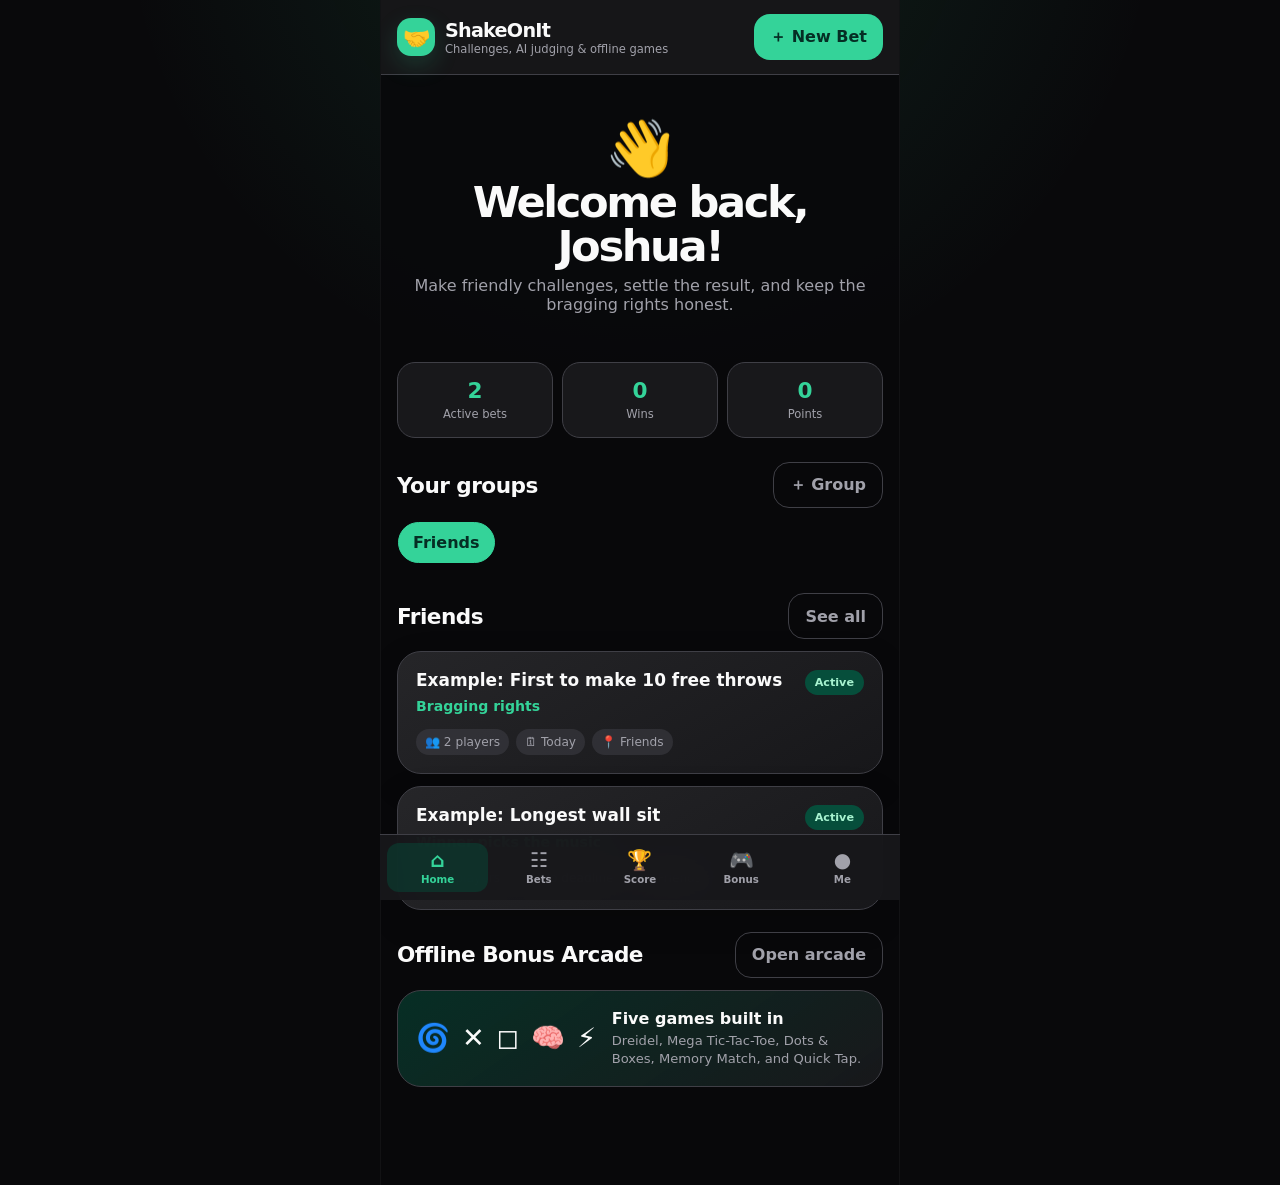
==== commit 126c0126: "Load Judge v4 runtime hotfix" ====
--- a/index.html
+++ b/index.html
@@ -4,13 +4,15 @@
   <meta charset="UTF-8">
   <meta name="viewport" content="width=device-width, initial-scale=1, viewport-fit=cover">
   <meta name="theme-color" content="#09090b">
-  <meta name="description" content="ShakeOnIt friendly challenges with an on-device AI judge and offline bonus arcade games.">
+  <meta name="description" content="ShakeOnIt friendly challenges with an on-device AI judge, photo evidence review, and offline bonus arcade games.">
   <title>ShakeOnIt • Friendly Challenges</title>
   <link rel="manifest" href="manifest.webmanifest">
   <link rel="icon" href="icon.svg" type="image/svg+xml">
   <link rel="stylesheet" href="styles.css">
   <link rel="stylesheet" href="bonus.css">
   <link rel="stylesheet" href="ai-judge.css">
+  <link rel="stylesheet" href="ai-vision.css">
+  <link rel="stylesheet" href="judge-v3.css">
 </head>
 <body>
   <div class="app" id="app">
@@ -106,5 +108,10 @@
   <script src="app-core.js"></script>
   <script src="app.js"></script>
   <script src="ai-judge.js"></script>
+  <script src="ai-vision.js"></script>
+  <script src="ai-runtime.js"></script>
+  <script src="ai-recovery.js"></script>
+  <script src="judge-v3.js"></script>
+  <script src="judge-v4-hotfix.js"></script>
 </body>
 </html>
--- a/ai-vision.css
+++ b/ai-vision.css
@@ -0,0 +1,170 @@
+/* ShakeOnIt visual evidence */
+
+.ai-vision-evidence {
+  display: grid;
+  gap: 10px;
+}
+
+.ai-vision-head {
+  display: flex;
+  align-items: flex-start;
+  justify-content: space-between;
+  gap: 10px;
+}
+
+.ai-vision-head > div {
+  display: grid;
+  gap: 3px;
+}
+
+.ai-photo-drop {
+  border: 1px dashed rgba(56, 189, 248, .45);
+  border-radius: 16px;
+  padding: 14px;
+  background: rgba(14, 116, 144, .10);
+  display: grid;
+  grid-template-columns: auto 1fr;
+  gap: 12px;
+  align-items: center;
+  cursor: pointer;
+}
+
+.ai-photo-drop:hover,
+.ai-photo-drop:focus-within {
+  border-color: rgba(125, 211, 252, .8);
+  background: rgba(14, 116, 144, .16);
+}
+
+.ai-photo-drop strong,
+.ai-photo-drop small {
+  display: block;
+}
+
+.ai-photo-drop small {
+  color: #a1a1aa;
+  margin-top: 3px;
+  line-height: 1.35;
+}
+
+.ai-photo-icon {
+  width: 42px;
+  height: 42px;
+  display: grid;
+  place-items: center;
+  border-radius: 13px;
+  background: rgba(56, 189, 248, .15);
+  color: #bae6fd;
+  font-size: 1.35rem;
+  font-weight: 900;
+}
+
+.ai-vision-previews {
+  display: grid;
+  gap: 8px;
+}
+
+.ai-vision-thumb {
+  display: grid;
+  grid-template-columns: 58px minmax(0, 1fr) auto;
+  gap: 10px;
+  align-items: center;
+  padding: 8px;
+  border-radius: 14px;
+  background: rgba(255, 255, 255, .04);
+  border: 1px solid rgba(255, 255, 255, .08);
+}
+
+.ai-vision-thumb img {
+  width: 58px;
+  height: 58px;
+  object-fit: cover;
+  border-radius: 10px;
+  background: #09090b;
+}
+
+.ai-vision-thumb > div {
+  min-width: 0;
+}
+
+.ai-vision-thumb strong,
+.ai-vision-thumb small {
+  display: block;
+}
+
+.ai-vision-thumb small {
+  color: #a1a1aa;
+  white-space: nowrap;
+  overflow: hidden;
+  text-overflow: ellipsis;
+  margin-top: 3px;
+}
+
+.ai-visual-ruling-card {
+  margin: 12px 0;
+}
+
+.ai-visual-observation-list {
+  display: grid;
+  gap: 10px;
+  margin-top: 10px;
+}
+
+.ai-visual-observation {
+  padding: 10px 11px;
+  border-radius: 12px;
+  background: rgba(0, 0, 0, .18);
+}
+
+.ai-visual-observation p {
+  margin: 6px 0;
+  line-height: 1.45;
+  color: #d4d4d8;
+}
+
+.ai-evidence-audit {
+  margin-top: 10px;
+  padding: 10px 12px;
+  border-radius: 12px;
+  background: rgba(14, 116, 144, .10);
+  border: 1px solid rgba(56, 189, 248, .20);
+  display: grid;
+  gap: 4px;
+}
+
+.ai-runtime-error {
+  margin-top: 10px;
+  padding: 12px;
+  border-radius: 14px;
+  border: 1px solid rgba(248, 113, 113, .35);
+  background: rgba(127, 29, 29, .16);
+  color: #fecaca;
+  display: grid;
+  gap: 8px;
+  text-align: left;
+}
+
+.ai-runtime-error strong,
+.ai-runtime-error span,
+.ai-runtime-error small {
+  display: block;
+}
+
+.ai-runtime-error span {
+  color: #e4e4e7;
+  line-height: 1.4;
+}
+
+.ai-runtime-error small {
+  color: #a1a1aa;
+  overflow-wrap: anywhere;
+}
+
+@media (max-width: 420px) {
+  .ai-vision-head {
+    align-items: center;
+  }
+
+  .ai-photo-drop {
+    padding: 12px;
+  }
+}
--- a/judge-v3.css
+++ b/judge-v3.css
@@ -0,0 +1,47 @@
+.judge-v3-banner {
+  margin-bottom: 12px;
+  padding: 11px 12px;
+  border-radius: 13px;
+  display: grid;
+  gap: 3px;
+  border: 1px solid rgba(56, 189, 248, .25);
+  background: rgba(14, 116, 144, .12);
+}
+
+.judge-v3-banner strong {
+  font-size: .82rem;
+  color: #bae6fd;
+}
+
+.judge-v3-banner span {
+  font-size: .82rem;
+  line-height: 1.4;
+  color: #e4e4e7;
+}
+
+.judge-v3-banner.verified {
+  border-color: rgba(52, 211, 153, .28);
+  background: rgba(6, 78, 59, .14);
+}
+
+.judge-v3-banner.verified strong {
+  color: #a7f3d0;
+}
+
+.judge-v3-banner.fallback {
+  border-color: rgba(251, 191, 36, .28);
+  background: rgba(120, 53, 15, .13);
+}
+
+.judge-v3-banner.fallback strong {
+  color: #fde68a;
+}
+
+.judge-v3-banner.checking {
+  border-color: rgba(167, 139, 250, .28);
+  background: rgba(76, 29, 149, .13);
+}
+
+.judge-v3-banner.checking strong {
+  color: #ddd6fe;
+}
